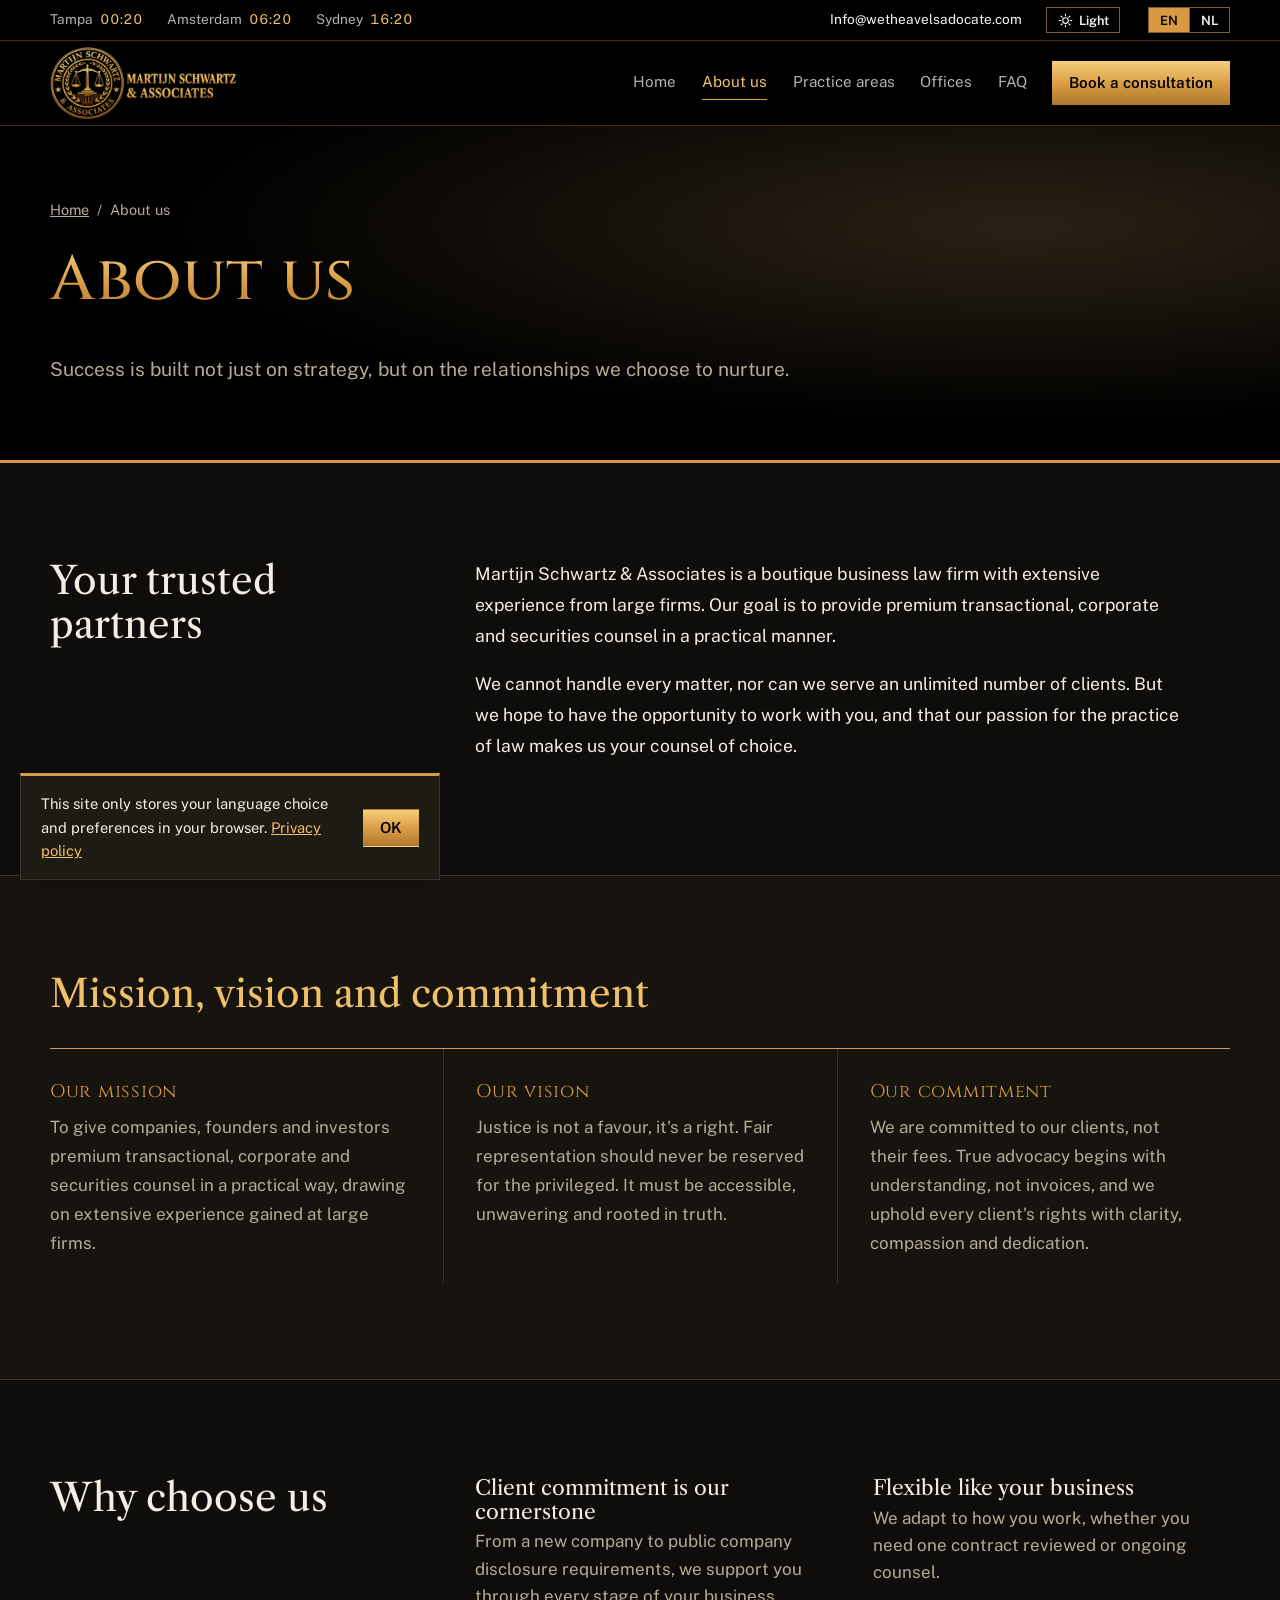
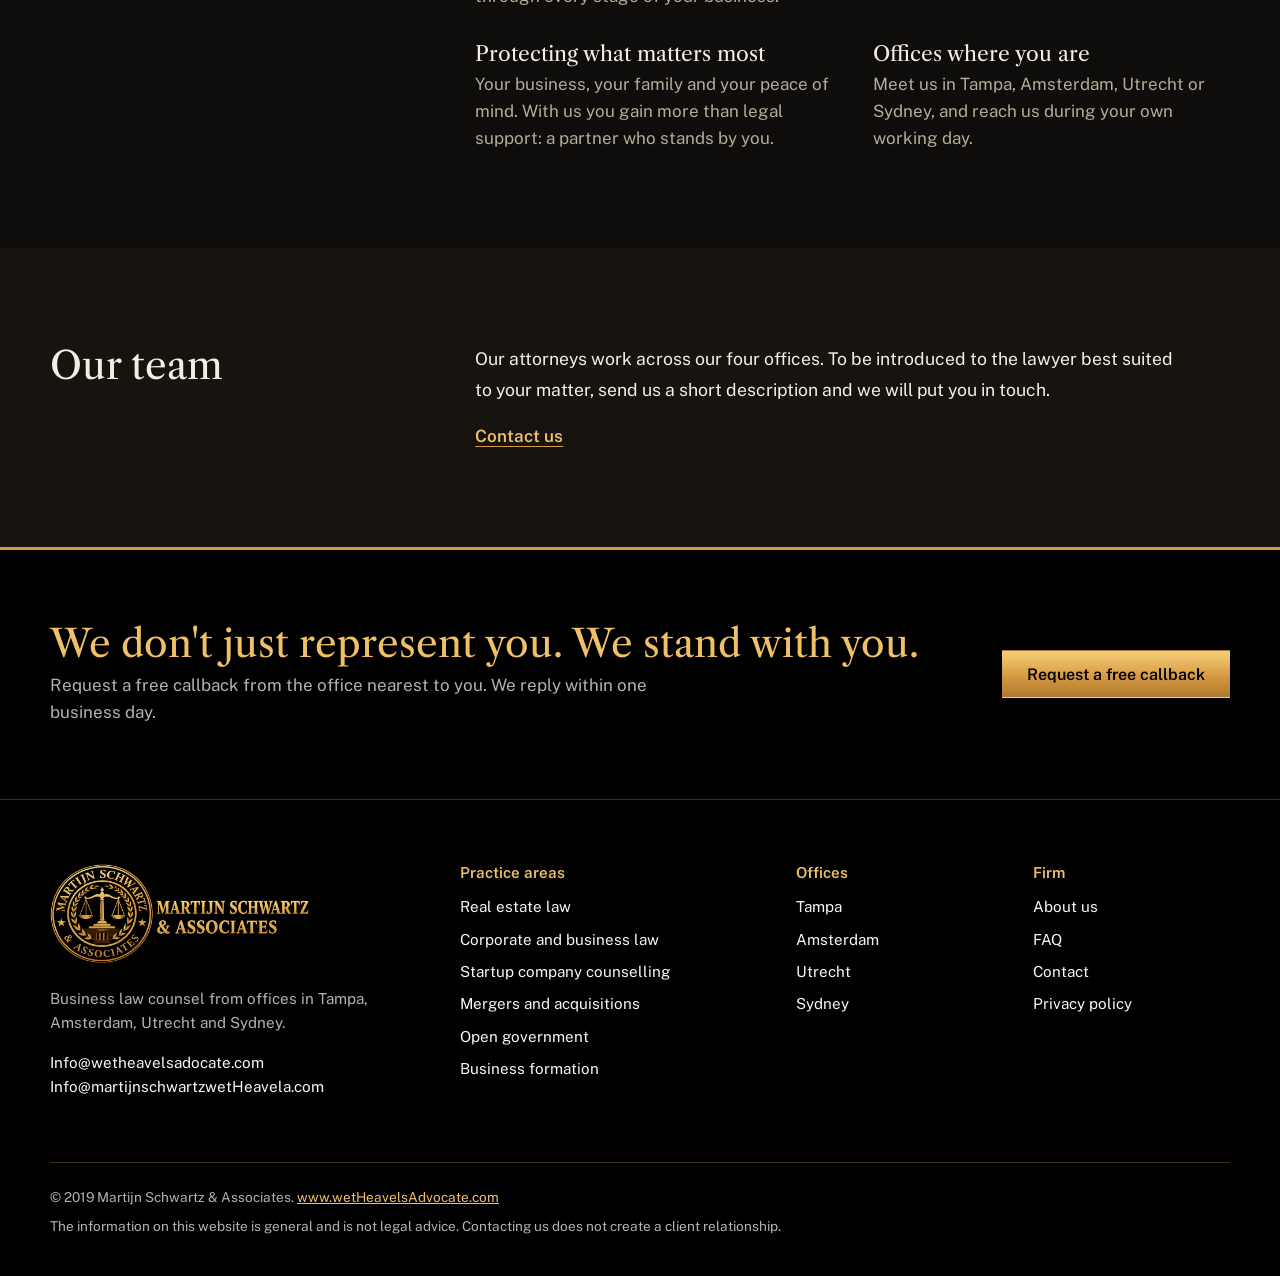
==== about.html @ 4ee85efc "Add files via upload" ====
<!DOCTYPE html>
<html lang="en" data-title-en="About us | Martijn Schwartz &amp; Associates" data-title-nl="Over ons | Martijn Schwartz &amp; Associates">
<head>
  <meta charset="UTF-8">
  <meta name="viewport" content="width=device-width, initial-scale=1">
  <title>About us | Martijn Schwartz &amp; Associates</title>
  <meta name="description" content="About Martijn Schwartz &amp; Associates.">
  <link rel="icon" href="favicon.png" type="image/png">
  <link rel="preconnect" href="https://fonts.googleapis.com">
  <link rel="preconnect" href="https://fonts.gstatic.com" crossorigin>
  <link href="https://fonts.googleapis.com/css2?family=Cinzel:wght@500;600&family=Libre+Caslon+Text:ital,wght@0,400;0,700;1,400&family=Public+Sans:wght@400;500;600&display=swap" rel="stylesheet">
  <link rel="stylesheet" href="styles.css">
  <script>try{var th=localStorage.getItem("msa-theme");document.documentElement.setAttribute("data-theme",th==="light"?"light":"dark");}catch(e){document.documentElement.setAttribute("data-theme","dark");}</script>
</head>
<body>
<a class="skip-link" href="#main" data-nl="Naar de inhoud">Skip to content</a>
<div class="topbar">
  <div class="wrap topbar-inner">
    <span class="tb-clock">Tampa <span class="tb-time" data-tz="America/New_York"></span></span>
    <span class="tb-clock">Amsterdam <span class="tb-time" data-tz="Europe/Amsterdam"></span></span>
    <span class="tb-clock">Sydney <span class="tb-time" data-tz="Australia/Sydney"></span></span>
    <a href="mailto:Info@wetheavelsadocate.com" class="tb-mail">Info@wetheavelsadocate.com</a>
    <button type="button" class="theme-toggle" aria-pressed="false" data-nl-aria="Lichte of donkere weergave" aria-label="Light or dark theme">
      <svg class="ic-sun" viewBox="0 0 24 24" aria-hidden="true"><circle cx="12" cy="12" r="4.5"/><path d="M12 2v2.5M12 19.5V22M2 12h2.5M19.5 12H22M4.9 4.9l1.8 1.8M17.3 17.3l1.8 1.8M4.9 19.1l1.8-1.8M17.3 6.7l1.8-1.8"/></svg>
      <svg class="ic-moon" viewBox="0 0 24 24" aria-hidden="true"><path d="M20 14.5A8 8 0 1 1 9.5 4a6.5 6.5 0 0 0 10.5 10.5z"/></svg>
      <span class="theme-label">Light</span>
    </button>
    <div class="lang-switch" role="group" aria-label="Language / Taal">
      <button type="button" data-lang="en" aria-pressed="true" lang="en">EN</button>
      <button type="button" data-lang="nl" aria-pressed="false" lang="nl">NL</button>
    </div>
  </div>
</div>
<header class="site-header">
  <div class="wrap header-inner">
    <a href="index.html" class="brand" aria-label="Martijn Schwartz &amp; Associates, home">
      <img src="logo.png" alt="Martijn Schwartz &amp; Associates" width="900" height="346">
    </a>
    <button class="nav-toggle" aria-expanded="false" aria-controls="site-nav" data-nl="Menu">Menu</button>
    <nav id="site-nav" class="site-nav" aria-label="Main">
      <a href="index.html" data-nl="Home">Home</a><a href="about.html" aria-current="page" data-nl="Over ons">About us</a><a href="practice-areas.html" data-nl="Rechtsgebieden">Practice areas</a><a href="offices.html" data-nl="Kantoren">Offices</a><a href="faq.html" data-nl="Veelgestelde vragen">FAQ</a>
      <a href="contact.html" class="nav-cta" data-nl="Afspraak maken">Book a consultation</a>
    </nav>
  </div>
</header>
<main id="main">
<section class="page-hero">
  <div class="wrap">
    <nav class="crumbs" aria-label="Breadcrumb"><a href="index.html" data-nl="Home">Home</a><span aria-hidden="true">/</span><span aria-current="page" data-nl="Over ons">About us</span></nav>
    <h1 data-nl="Over ons">About us</h1>
    <p class="hero-lead" data-nl="Succes bouw je niet alleen met strategie, maar ook met de relaties die je koestert.">Success is built not just on strategy, but on the relationships we choose to nurture.</p>
  </div>
</section>

<section class="section">
  <div class="wrap split">
    <h2 data-nl="Uw vertrouwde partners">Your trusted partners</h2>
    <div class="prose">
      <p data-nl="Martijn Schwartz &amp;amp; Associates is een boutique advocatenkantoor voor ondernemers met uitgebreide ervaring van grote kantoren. Ons doel is hoogwaardig advies over transacties, ondernemingsrecht en effectenrecht, op een praktische manier.">Martijn Schwartz &amp; Associates is a boutique business law firm with extensive experience from large firms. Our goal is to provide premium transactional, corporate and securities counsel in a practical manner.</p>
      <p data-nl="Wij kunnen niet elke zaak aannemen en ook niet onbeperkt cliënten bedienen. Maar wij hopen met u te mogen samenwerken, en dat onze passie voor het vak ons uw advocaat van voorkeur maakt.">We cannot handle every matter, nor can we serve an unlimited number of clients. But we hope to have the opportunity to work with you, and that our passion for the practice of law makes us your counsel of choice.</p>
    </div>
  </div>
</section>

<section class="section section-dark">
  <div class="wrap">
    <h2 data-nl="Missie, visie en belofte">Mission, vision and commitment</h2>
    <div class="mvv"><div class="mvv-item"><h3 data-nl="Onze missie">Our mission</h3><p data-nl="Ondernemingen, oprichters en investeerders op een praktische manier hoogwaardig advies geven over transacties, ondernemingsrecht en effectenrecht, met de uitgebreide ervaring die wij bij grote kantoren hebben opgedaan.">To give companies, founders and investors premium transactional, corporate and securities counsel in a practical way, drawing on extensive experience gained at large firms.</p></div><div class="mvv-item"><h3 data-nl="Onze visie">Our vision</h3><p data-nl="Recht is geen gunst, het is een recht. Goede vertegenwoordiging mag nooit voorbehouden zijn aan de bevoorrechten. Zij moet toegankelijk, standvastig en op waarheid gebaseerd zijn.">Justice is not a favour, it's a right. Fair representation should never be reserved for the privileged. It must be accessible, unwavering and rooted in truth.</p></div><div class="mvv-item"><h3 data-nl="Onze belofte">Our commitment</h3><p data-nl="Wij zetten ons in voor onze cliënten, niet voor hun honoraria. Echte belangenbehartiging begint met begrip, niet met facturen, en wij komen op voor de rechten van iedere cliënt met helderheid, betrokkenheid en toewijding.">We are committed to our clients, not their fees. True advocacy begins with understanding, not invoices, and we uphold every client's rights with clarity, compassion and dedication.</p></div></div>
  </div>
</section>

<section class="section">
  <div class="wrap split">
    <h2 data-nl="Waarom voor ons kiezen">Why choose us</h2>
    <div class="reasons">
      <div><h3 data-nl="Cliënten staan centraal">Client commitment is our cornerstone</h3><p data-nl="Van een nieuw bedrijf tot openbaarmakingsverplichtingen van beursgenoteerde ondernemingen: wij ondersteunen u in elke fase van uw onderneming.">From a new company to public company disclosure requirements, we support you through every stage of your business.</p></div>
      <div><h3 data-nl="Flexibel zoals uw onderneming">Flexible like your business</h3><p data-nl="Wij passen ons aan uw manier van werken aan, of u nu één contract wilt laten beoordelen of doorlopend advies nodig hebt.">We adapt to how you work, whether you need one contract reviewed or ongoing counsel.</p></div>
      <div><h3 data-nl="Wij beschermen wat het belangrijkst is">Protecting what matters most</h3><p data-nl="Uw onderneming, uw familie en uw gemoedsrust. Bij ons krijgt u meer dan juridische steun: een partner die naast u staat.">Your business, your family and your peace of mind. With us you gain more than legal support: a partner who stands by you.</p></div>
      <div><h3 data-nl="Kantoren bij u in de buurt">Offices where you are</h3><p data-nl="Ontmoet ons in Tampa, Amsterdam, Utrecht of Sydney, en bereik ons tijdens uw eigen werkdag.">Meet us in Tampa, Amsterdam, Utrecht or Sydney, and reach us during your own working day.</p></div>
    </div>
  </div>
</section>

<section class="section section-alt">
  <div class="wrap split">
    <h2 data-nl="Ons team">Our team</h2>
    <div class="prose">
      <!-- TEAM: add your lawyers here (name, role, photo). See the note in the README. -->
      <p data-nl="Onze advocaten werken vanuit onze vier kantoren. Wilt u kennismaken met de advocaat die het best bij uw zaak past? Stuur ons een korte omschrijving en wij brengen u in contact.">Our attorneys work across our four offices. To be introduced to the lawyer best suited to your matter, send us a short description and we will put you in touch.</p>
      <a href="contact.html" class="text-link" data-nl="Neem contact op">Contact us</a>
    </div>
  </div>
</section>
<section class="cta-band">
  <div class="wrap cta-inner">
    <div>
      <h2 data-nl="Wij vertegenwoordigen u niet alleen. Wij staan naast u.">We don't just represent you. We stand with you.</h2>
      <p data-nl="Vraag een gratis terugbelverzoek aan bij het kantoor bij u in de buurt. Wij reageren binnen één werkdag.">Request a free callback from the office nearest to you. We reply within one business day.</p>
    </div>
    <a href="contact.html" class="btn btn-gold" data-nl="Gratis terugbelverzoek">Request a free callback</a>
  </div>
</section>
</main>
<footer class="site-footer">
  <div class="wrap footer-grid">
    <div class="footer-brand">
      <a href="index.html"><img src="logo.png" alt="Martijn Schwartz &amp; Associates" width="900" height="346" loading="lazy"></a>
      <p data-nl="Juridisch advies voor ondernemers vanuit kantoren in Tampa, Amsterdam, Utrecht en Sydney.">Business law counsel from offices in Tampa, Amsterdam, Utrecht and Sydney.</p>
      <p><a href="mailto:Info@wetheavelsadocate.com">Info@wetheavelsadocate.com</a><br><a href="mailto:Info@martijnschwartzwetHeavela.com">Info@martijnschwartzwetHeavela.com</a></p>
    </div>
    <div>
      <h2 class="footer-h" data-nl="Rechtsgebieden">Practice areas</h2>
      <ul><li><a href="real-estate.html" data-nl="Vastgoedrecht">Real estate law</a></li><li><a href="corporate-business.html" data-nl="Ondernemingsrecht">Corporate and business law</a></li><li><a href="startup-counseling.html" data-nl="Advies voor startups">Startup company counselling</a></li><li><a href="mergers-acquisitions.html" data-nl="Fusies en overnames">Mergers and acquisitions</a></li><li><a href="open-government.html" data-nl="Openbaarheid van bestuur">Open government</a></li><li><a href="business-formation.html" data-nl="Oprichting van ondernemingen">Business formation</a></li></ul>
    </div>
    <div>
      <h2 class="footer-h" data-nl="Kantoren">Offices</h2>
      <ul><li><a href="offices.html#tampa">Tampa</a></li><li><a href="offices.html#amsterdam">Amsterdam</a></li><li><a href="offices.html#utrecht">Utrecht</a></li><li><a href="offices.html#sydney">Sydney</a></li></ul>
    </div>
    <div>
      <h2 class="footer-h" data-nl="Kantoor">Firm</h2>
      <ul>
        <li><a href="about.html" data-nl="Over ons">About us</a></li>
        <li><a href="faq.html" data-nl="Veelgestelde vragen">FAQ</a></li>
        <li><a href="contact.html" data-nl="Contact">Contact</a></li>
        <li><a href="privacy.html" data-nl="Privacybeleid">Privacy policy</a></li>
      </ul>
    </div>
  </div>
  <div class="wrap footer-base">
    <p>&copy; 2019 Martijn Schwartz &amp; Associates. <a href="https://www.wetHeavelsAdvocate.com">www.wetHeavelsAdvocate.com</a></p>
    <p data-nl="De informatie op deze website is algemeen van aard en geen juridisch advies. Contact met ons opnemen schept nog geen cliëntrelatie.">The information on this website is general and is not legal advice. Contacting us does not create a client relationship.</p>
  </div>
</footer>
<button class="to-top" aria-label="Back to top" data-nl-aria="Terug naar boven" hidden>&uarr;</button>
<div class="cookie" role="region" aria-label="Cookie notice" hidden>
  <p><span data-nl="Deze site bewaart alleen uw taalkeuze en voorkeuren in uw browser.">This site only stores your language choice and preferences in your browser.</span> <a href="privacy.html" data-nl="Privacybeleid">Privacy policy</a></p>
  <button class="btn btn-gold btn-small" data-cookie-ok>OK</button>
</div>
<script src="script.js"></script>
</body>
</html>
---- styles.css ----
/* Martijn Schwartz & Associates - styles (colours taken from the firm's logo) */
:root {
  --black: #000000;
  --coal: #14120e;
  --coal-2: #221e17;
  --gold: #d79a42;
  --gold-light: #f0c068;
  --gold-deep: #ad782d;
  --ivory: #faf7f0;
  --sand: #f1ebdf;
  --line: #e2d9c7;
  --ink: #1c1a16;
  --muted: #625b4f;
  --error: #b3382c;
  --gold-grad: linear-gradient(180deg, #f6cf7a 0%, #d79a42 55%, #ad782d 100%);
  --display: "Cinzel", "Trajan Pro", Georgia, serif;
  --serif: "Libre Caslon Text", Georgia, "Times New Roman", serif;
  --sans: "Public Sans", "Helvetica Neue", Arial, sans-serif;
  --wrap: 1180px;
}

/* ---------- THEMES ----------
   Dark is the default. The sun/moon button switches to light.
   Change colours for each theme here. */
:root, [data-theme="dark"] {
  --bg: #0e0d0b;
  --bg-alt: #17140f;
  --surface: #1e1a14;
  --surface-hover: #262118;
  --text: #f3eee3;
  --text-muted: #b5ab98;
  --border: #3b3328;
  --chrome: #000000;
  --chrome-text: #faf7f0;
  --chrome-muted: rgba(250,247,240,0.72);
  --chrome-border: rgba(215,154,66,0.3);
  --link: #f0c068;
  --heading-accent: #f0c068;
  --title-grad: linear-gradient(180deg, #f6cf7a 0%, #d79a42 55%, #ad782d 100%);
  --hero-bg: radial-gradient(ellipse at 80% 30%, #2a2114 0%, #000 60%);
  --shadow: 0 18px 40px -20px rgba(0,0,0,0.9);
  color-scheme: dark;
}
[data-theme="light"] {
  --bg: #ffffff;
  --bg-alt: #f7f3eb;
  --surface: #ffffff;
  --surface-hover: #fbf7ef;
  --text: #1c1a16;
  --text-muted: #5f584c;
  --border: #e5ddcc;
  --chrome: #ffffff;
  --chrome-text: #1c1a16;
  --chrome-muted: #5f584c;
  --chrome-border: #e5ddcc;
  --link: #94641f;
  --heading-accent: #94641f;
  --title-grad: linear-gradient(180deg, #c78a32 0%, #a8742a 50%, #7c5419 100%);
  --hero-bg: radial-gradient(ellipse at 80% 30%, #fbf1de 0%, #ffffff 60%);
  --shadow: 0 18px 40px -22px rgba(60,40,10,0.35);
  color-scheme: light;
}

*, *::before, *::after { box-sizing: border-box; }
html { scroll-behavior: smooth; scroll-padding-top: 110px; }
@media (prefers-reduced-motion: reduce) { html { scroll-behavior: auto; } *, *::before, *::after { transition: none !important; animation: none !important; } }

body { margin: 0; font-family: var(--sans); font-size: 1.0625rem; line-height: 1.6; color: var(--text); background: var(--bg); transition: background-color 0.25s, color 0.25s; }
h1, h2, h3 { font-family: var(--serif); font-weight: 400; line-height: 1.15; margin: 0 0 0.6em; }
h1 { font-family: var(--display); font-weight: 500; font-size: clamp(2.2rem, 5vw, 3.9rem); letter-spacing: 0.01em; max-width: 20ch; }
h2 { font-size: clamp(1.7rem, 3.2vw, 2.4rem); }
h3 { font-size: 1.3rem; }
p { margin: 0 0 1em; max-width: 64ch; }
a { color: inherit; }
img, iframe { max-width: 100%; }
:focus-visible { outline: 2px solid var(--gold); outline-offset: 3px; }
.muted { color: var(--text-muted); }
.wrap { width: min(100% - 2.5rem, var(--wrap)); margin-inline: auto; }
.narrow { max-width: 760px; }

.skip-link { position: absolute; left: 1rem; top: -100px; background: var(--gold); color: var(--black); padding: 0.6rem 1rem; z-index: 100; }
.skip-link:focus { top: 0.5rem; }

/* Top bar */
.topbar { background: var(--chrome); color: var(--chrome-muted); font-size: 0.85rem; border-bottom: 1px solid var(--chrome-border); }
.topbar-inner { display: flex; gap: 1.5rem; align-items: center; min-height: 40px; flex-wrap: wrap; }
.tb-time { color: var(--link); font-variant-numeric: tabular-nums; margin-left: 0.25rem; }
.tb-mail { margin-left: auto; color: var(--chrome-text); text-decoration: none; }
.tb-mail:hover { color: var(--link); }

.lang-switch { display: inline-flex; border: 1px solid rgba(215,154,66,0.6); }
.lang-switch button { font: 600 0.8rem var(--sans); letter-spacing: 0.04em; background: none; border: 0; color: var(--chrome-text); padding: 0.3rem 0.65rem; cursor: pointer; }
.lang-switch button + button { border-left: 1px solid rgba(215,154,66,0.6); }
.lang-switch button[aria-pressed="true"] { background: var(--gold); color: var(--black); }
.lang-switch button:not([aria-pressed="true"]):hover { color: var(--link); }

/* Header */
.site-header { position: sticky; top: 0; z-index: 20; background: var(--chrome); border-bottom: 1px solid var(--chrome-border); transition: box-shadow 0.2s; }
.site-header.is-scrolled { box-shadow: 0 8px 22px -14px rgba(0,0,0,0.8); }
.header-inner { display: flex; align-items: center; justify-content: space-between; min-height: 84px; gap: 1rem; }
.brand { display: block; line-height: 0; }
.brand img { height: 72px; width: auto; }

.site-nav { display: flex; align-items: center; gap: 1.6rem; }
.site-nav a { text-decoration: none; font-size: 0.95rem; color: var(--chrome-muted); padding: 0.3rem 0; border-bottom: 1px solid transparent; }
.site-nav a:hover { color: var(--link); }
.site-nav a[aria-current="page"] { color: var(--link); border-bottom-color: var(--gold); }
.site-nav .nav-cta { background: var(--gold-grad); color: var(--black); font-weight: 600; padding: 0.6rem 1.05rem; border: 0; }
.site-nav .nav-cta:hover, .site-nav .nav-cta[aria-current="page"] { color: var(--black); filter: brightness(1.08); }
.nav-toggle { display: none; font: inherit; font-size: 0.95rem; background: none; border: 1px solid var(--gold); color: var(--link); padding: 0.4rem 0.9rem; cursor: pointer; }

/* Buttons */
.btn { display: inline-block; font: 600 1rem var(--sans); padding: 0.85rem 1.5rem; text-decoration: none; border: 1px solid transparent; cursor: pointer; text-align: center; transition: filter 0.15s, background-color 0.15s, color 0.15s; }
.btn-small { padding: 0.6rem 1rem; font-size: 0.95rem; }
.btn-gold { background: var(--gold-grad); color: var(--black); }
.btn-gold:hover { filter: brightness(1.08); }
.btn-gold:disabled { opacity: 0.6; cursor: wait; }
.btn-dark { background: var(--text); color: var(--bg); }
.btn-dark:hover { opacity: 0.88; }
.btn-outline { border-color: var(--text); color: var(--text); }
.btn-outline:hover { background: var(--text); color: var(--bg); }
.btn-outline-light { border-color: var(--gold); color: var(--link); }
.btn-outline-light:hover { background: rgba(215,154,66,0.12); }
.text-link { color: var(--link); font-weight: 600; text-decoration-color: var(--gold); text-underline-offset: 4px; }
.text-btn { font: inherit; font-size: 0.95rem; background: none; border: 0; padding: 0; color: var(--link); text-decoration: underline; text-underline-offset: 4px; cursor: pointer; }

/* Home hero */
.hero { background: var(--hero-bg); color: var(--text); padding: clamp(3.5rem, 8vw, 6rem) 0 0; overflow: hidden; }
.hero-grid { display: grid; grid-template-columns: 1.5fr 1fr; gap: 3rem; align-items: center; }
.hero h1 { background: var(--title-grad); -webkit-background-clip: text; background-clip: text; color: transparent; }
.hero-lead { font-size: 1.2rem; color: var(--text-muted); margin-top: 1.2rem; }
.hero-actions { display: flex; flex-wrap: wrap; gap: 0.9rem; margin-top: 2rem; }
.hero-media { position: relative; margin: 0; justify-self: end; width: 100%; max-width: 420px; }
.hero-media::before { content: ""; position: absolute; inset: 18px -18px -18px 18px; border: 1px solid var(--gold); z-index: 0; }
.hero-photo { position: relative; z-index: 1; display: block; width: 100%; height: auto; aspect-ratio: 760 / 915; object-fit: cover; box-shadow: var(--shadow); }
.hero-seal { position: absolute; z-index: 2; left: -48px; bottom: 36px; width: 120px; height: auto; border-radius: 50%; background: #000; padding: 6px; box-shadow: var(--shadow); animation: seal-in 1.2s ease-out 0.2s both; }
@keyframes seal-in { from { opacity: 0; transform: scale(0.85) rotate(-12deg); } to { opacity: 1; transform: none; } }

.theme-toggle { display: inline-flex; align-items: center; gap: 0.4rem; font: 600 0.8rem var(--sans); background: none; border: 1px solid rgba(215,154,66,0.6); color: var(--chrome-text); padding: 0.28rem 0.65rem; cursor: pointer; }
.theme-toggle:hover { color: var(--link); }
.theme-toggle svg { width: 15px; height: 15px; fill: none; stroke: currentColor; stroke-width: 1.8; stroke-linecap: round; }
.ic-moon { display: none; }
[data-theme="light"] .ic-sun { display: none; }
[data-theme="light"] .ic-moon { display: block; }
.lang-switch { margin-left: 0.25rem; }
.topbar, .site-header, .hero, .page-hero, .section, .cta-band, .site-footer, .pa-grid li, .side-card, .contact-side { transition: background-color 0.25s, color 0.25s, border-color 0.25s; }

.clocks { list-style: none; padding: 0; margin: clamp(3rem, 7vw, 4.5rem) 0 0; display: grid; grid-template-columns: repeat(3, 1fr); border-top: 1px solid var(--gold); }
.clock + .clock { border-left: 1px solid var(--border); }
.clock a { display: flex; flex-direction: column; gap: 0.25rem; padding: 1.4rem 1.5rem 2.5rem 0; text-decoration: none; }
.clock + .clock a { padding-left: 1.5rem; }
.clock a:hover .clock-city { color: var(--link); text-decoration: underline; }
.clock-city { font-size: 0.95rem; color: var(--text-muted); }
.clock-time { font-family: var(--display); font-size: clamp(2.4rem, 6vw, 4.4rem); line-height: 1; font-variant-numeric: tabular-nums; color: var(--heading-accent); }
.clock-status { font-size: 0.9rem; color: var(--text-muted); }
.clock-status.is-open { color: var(--link); font-weight: 600; }
.clock-status.is-open::before { content: ""; display: inline-block; width: 7px; height: 7px; border-radius: 50%; background: var(--gold); margin-right: 0.4rem; vertical-align: middle; }


/* Inner page hero */
.page-hero { background: var(--hero-bg); color: var(--text); padding: clamp(3rem, 7vw, 4.5rem) 0 clamp(2.5rem, 5vw, 3.5rem); border-bottom: 3px solid var(--gold); }
.page-hero h1 { background: var(--title-grad); -webkit-background-clip: text; background-clip: text; color: transparent; }
.crumbs { display: flex; flex-wrap: wrap; gap: 0.5rem; font-size: 0.9rem; color: var(--text-muted); margin-bottom: 1.5rem; }
.crumbs a { color: var(--text-muted); }
.crumbs a:hover { color: var(--link); }

/* Sections */
.section { padding: clamp(3.5rem, 8vw, 6rem) 0; }
.section-alt { background: var(--bg-alt); }
.section-dark { background: var(--bg-alt); border-block: 1px solid var(--border); }
.section-dark h2 { color: var(--heading-accent); }
.section-head { display: flex; justify-content: space-between; align-items: baseline; gap: 1rem; flex-wrap: wrap; margin-bottom: 1.5rem; }
.split { display: grid; grid-template-columns: 1fr 2fr; gap: 3rem; }
.prose p { font-size: 1.1rem; line-height: 1.75; }
.prose h2 { font-size: 1.6rem; margin-top: 2rem; }
.prose h2:first-child { margin-top: 0; }
.prose a:not(.text-link) { color: var(--link); text-underline-offset: 3px; }

/* Mission / vision / commitment */
.mvv { display: grid; grid-template-columns: repeat(3, 1fr); gap: 0; margin-top: 2rem; border-top: 1px solid var(--gold); }
.mvv-item { padding: 2rem 2rem 0.5rem 0; }
.mvv-item + .mvv-item { padding-left: 2rem; border-left: 1px solid var(--border); }
.mvv-item h3 { font-family: var(--display); font-size: 1.15rem; letter-spacing: 0.04em; color: var(--gold); }
.mvv-item p { color: var(--text-muted); line-height: 1.7; }

/* Steps (a real sequence) */
.steps { list-style: none; counter-reset: step; margin: 0; padding: 0; }
.steps li { counter-increment: step; position: relative; padding: 0 0 2rem 3.5rem; border-left: 1px solid var(--border); margin-left: 1rem; }
.steps li:last-child { border-left-color: transparent; padding-bottom: 0; }
.steps li::before { content: counter(step); position: absolute; left: -1rem; top: -0.15rem; width: 2rem; height: 2rem; display: grid; place-items: center; background: var(--gold-grad); border-radius: 50%; font-family: var(--display); color: #000; }
.steps h3 { margin-bottom: 0.3rem; }
.steps p { color: var(--text-muted); margin: 0; }

/* Practice grid */
.pa-grid { list-style: none; margin: 0; padding: 0; display: grid; grid-template-columns: repeat(3, 1fr); gap: 1px; background: var(--border); border: 1px solid var(--border); }
.pa-grid li { background: var(--bg); }
.section-alt .pa-grid li { background: var(--bg-alt); }
.pa-grid a { display: flex; flex-direction: column; gap: 0.5rem; height: 100%; padding: 1.75rem 1.5rem 2rem; text-decoration: none; border-top: 3px solid transparent; transition: background-color 0.15s, border-color 0.15s; }
.pa-grid a:hover { background: var(--surface-hover); border-top-color: var(--gold); }
.pa-name { font-family: var(--serif); font-size: 1.35rem; color: var(--text); }
.pa-desc { color: var(--text-muted); }
.pa-more { margin-top: auto; padding-top: 0.75rem; font-weight: 600; font-size: 0.95rem; color: var(--link); text-decoration: underline; text-underline-offset: 4px; }
.pa-grid li[hidden] { display: none; }
.filter { display: grid; gap: 0.4rem; max-width: 460px; margin-bottom: 2rem; }
.filter label { font-weight: 500; }
.empty { margin-top: 1.5rem; }
.empty a { color: var(--link); }

.reasons { display: grid; grid-template-columns: repeat(2, 1fr); gap: 2rem 2.5rem; }
.reasons h3 { margin-bottom: 0.3rem; }
.reasons p { color: var(--text-muted); margin: 0; }

/* Practice detail */
.detail-grid { display: grid; grid-template-columns: 1.7fr 1fr; gap: 4rem; align-items: start; }
.check-list { list-style: none; padding: 0; margin: 0 0 2rem; display: grid; grid-template-columns: repeat(2, 1fr); gap: 0.75rem 2rem; }
.check-list li { padding-left: 1.6rem; position: relative; }
.check-list li::before { content: ""; position: absolute; left: 0; top: 0.45em; width: 0.7rem; height: 0.4rem; border-left: 2px solid var(--gold); border-bottom: 2px solid var(--gold); transform: rotate(-45deg); }
.side-card { position: sticky; top: 110px; background: var(--bg-alt); color: var(--text); border: 1px solid var(--border); padding: 2rem; border-top: 3px solid var(--gold); }
.side-card h2 { font-size: 1.5rem; color: var(--heading-accent); }
.side-card p { color: var(--text-muted); }
.side-card h3 { font-size: 1rem; font-family: var(--sans); font-weight: 600; margin: 2rem 0 0.5rem; }
.side-links { list-style: none; padding: 0; margin: 0; }
.side-links li { border-top: 1px solid var(--border); }
.side-links a { display: block; padding: 0.55rem 0; text-decoration: none; color: var(--text); }
.side-links a:hover { color: var(--link); }

/* Offices */
.office-jump { display: flex; flex-wrap: wrap; gap: 0.5rem; margin-bottom: 2.5rem; }
.office-jump a { padding: 0.5rem 1rem; border: 1px solid var(--border); text-decoration: none; }
.office-jump a:hover { border-color: var(--gold); color: var(--link); }
.office-list { display: grid; gap: 3rem; }
.office-card { display: grid; grid-template-columns: 1fr 1.3fr; gap: 2.5rem; padding-top: 3rem; border-top: 1px solid var(--border); }
.office-card:first-child { border-top: 0; padding-top: 0; }
.office-card:target h2 { color: var(--link); }
.office-clock { color: var(--text-muted); font-size: 0.95rem; }
.clock-time-sm { font-variant-numeric: tabular-nums; color: var(--text); font-weight: 600; }
.office-card address { font-style: normal; font-size: 1.15rem; line-height: 1.7; margin-bottom: 1rem; }
.office-contacts { list-style: none; padding: 0; margin: 0 0 1rem; }
.office-contacts li + li { margin-top: 0.3rem; }
.office-contacts a, .phone-list a { font-weight: 600; color: var(--text); text-decoration-color: var(--gold); text-underline-offset: 4px; font-variant-numeric: tabular-nums; }
.office-hours { font-size: 0.95rem; color: var(--text-muted); }
.office-actions { display: flex; flex-wrap: wrap; gap: 0.6rem; margin-top: 1.25rem; }
.office-map { min-height: 300px; background: var(--bg-alt); border: 1px solid var(--border); }
.office-map iframe { width: 100%; height: 100%; min-height: 300px; border: 0; display: block; }

/* FAQ */
.faq-tools { display: flex; gap: 1.5rem; justify-content: flex-end; margin-bottom: 1rem; }
.faq-item { border-top: 1px solid var(--border); }
.faq-item:last-child { border-bottom: 1px solid var(--border); }
.faq-item summary { list-style: none; cursor: pointer; padding: 1.3rem 2.5rem 1.3rem 0; position: relative; font-family: var(--serif); font-size: 1.25rem; }
.faq-item summary::-webkit-details-marker { display: none; }
.faq-item summary::after { content: "+"; position: absolute; right: 0.25rem; top: 1.1rem; font-family: var(--sans); font-size: 1.5rem; color: var(--link); transition: transform 0.2s; }
.faq-item[open] summary::after { transform: rotate(45deg); }
.faq-body { padding: 0 0 1.3rem; color: var(--text-muted); }
.faq-body a, .faq-more a { color: var(--link); }
.faq-more { margin-top: 2rem; }

/* Forms */
input, select, textarea { font: inherit; color: var(--text); background: var(--surface); border: 1px solid var(--border); padding: 0.75rem 0.85rem; width: 100%; border-radius: 0; }
input:focus, select:focus, textarea:focus { border-color: var(--gold-deep); outline: 2px solid rgba(215,154,66,0.35); outline-offset: 0; }
textarea { resize: vertical; }
[aria-invalid="true"] { border-color: var(--error); }
.contact-grid { display: grid; grid-template-columns: 1.8fr 1fr; gap: 4rem; align-items: start; }
.booking-form fieldset { border: 0; padding: 0; margin: 0 0 2rem; }
.booking-form legend { font-family: var(--serif); font-size: 1.4rem; margin-bottom: 1rem; padding: 0; }
.field { display: grid; gap: 0.35rem; margin-bottom: 1rem; }
.field label { font-size: 0.95rem; font-weight: 500; }
.opt { font-weight: 400; color: var(--text-muted); }
.field-row { display: grid; grid-template-columns: repeat(2, 1fr); gap: 0 1.25rem; }
.field-row.three { grid-template-columns: repeat(3, 1fr); }
.err { color: var(--error); font-size: 0.9rem; margin: 0; }
.err:empty { display: none; }
.counter { font-size: 0.85rem; color: var(--text-muted); margin: 0; text-align: right; }
.hint { font-size: 0.9rem; color: var(--text-muted); margin: 0; }
.field.check { grid-template-columns: auto 1fr; align-items: start; gap: 0.75rem; }
.field.check input { width: 1.15rem; height: 1.15rem; margin-top: 0.25rem; accent-color: var(--gold-deep); }
.field.check label { font-weight: 400; }
.field.check a { color: var(--link); }
.form-foot { display: flex; flex-wrap: wrap; align-items: center; gap: 1rem 1.5rem; margin-top: 1rem; }
.form-status { margin: 0; font-size: 0.95rem; }
.form-status.is-error { color: var(--error); }
.hp { position: absolute; left: -9999px; }
.contact-side { background: var(--bg-alt); border: 1px solid var(--border); padding: 2rem; position: sticky; top: 110px; border-top: 3px solid var(--gold); }
.contact-side h2 { font-size: 1.5rem; }
.contact-side h3 { font-family: var(--sans); font-size: 1rem; font-weight: 600; margin: 1.5rem 0 0.5rem; }
.contact-side p a { color: var(--link); word-break: break-all; }
.phone-list { list-style: none; padding: 0; margin: 0 0 1.5rem; display: grid; gap: 0.9rem; }

/* CTA band */
.cta-band { background: var(--chrome); color: var(--chrome-text); padding: clamp(3rem, 7vw, 4.5rem) 0; border-top: 3px solid var(--gold); }
.cta-inner { display: flex; justify-content: space-between; align-items: center; gap: 2rem; flex-wrap: wrap; }
.cta-band h2 { color: var(--heading-accent); margin-bottom: 0.4rem; }
.cta-band p { color: var(--chrome-muted); margin: 0; }

/* Footer */
.site-footer { background: var(--chrome); color: var(--chrome-muted); padding: 4rem 0 2rem; font-size: 0.95rem; border-top: 1px solid var(--chrome-border); }
.footer-grid { display: grid; grid-template-columns: 1.5fr 1.2fr 0.8fr 0.8fr; gap: 2.5rem; }
.footer-brand img { width: 260px; height: auto; margin-bottom: 1rem; }
.footer-grid a { color: var(--chrome-text); text-decoration: none; word-break: break-word; }
.footer-grid a:hover { color: var(--link); text-decoration: underline; }
.footer-h { font-family: var(--sans); font-size: 0.95rem; font-weight: 600; color: var(--link); margin-bottom: 0.9rem; }
.footer-grid ul { list-style: none; padding: 0; margin: 0; display: grid; gap: 0.5rem; }
.footer-base { border-top: 1px solid var(--chrome-border); margin-top: 3rem; padding-top: 1.5rem; font-size: 0.85rem; }
.footer-base a { color: var(--link); }
.footer-base p { max-width: none; margin-bottom: 0.4rem; }

/* Back to top, cookie notice */
.to-top { position: fixed; right: 1.25rem; bottom: 1.25rem; width: 46px; height: 46px; background: var(--chrome); color: var(--link); border: 1px solid var(--gold); font-size: 1.2rem; cursor: pointer; z-index: 30; }
.to-top:hover { background: var(--gold); color: var(--black); }
.cookie { position: fixed; left: 1.25rem; bottom: 1.25rem; max-width: 420px; background: var(--surface); color: var(--text); border: 1px solid var(--border); border-top: 3px solid var(--gold); box-shadow: 0 10px 30px -15px rgba(0,0,0,0.5); padding: 1rem 1.25rem; display: flex; gap: 1rem; align-items: center; z-index: 40; font-size: 0.92rem; }
.cookie[hidden] { display: none; }
.cookie p { margin: 0; }
.cookie a { color: var(--link); }

/* Responsive */
@media (max-width: 1080px) {
  .site-nav { gap: 1.1rem; }
  .brand img { height: 54px; }
  .footer-grid { grid-template-columns: 1fr 1fr; }
  .pa-grid { grid-template-columns: repeat(2, 1fr); }
}
@media (max-width: 960px) {
  .nav-toggle { display: block; }
  .site-nav { display: none; position: absolute; top: 100%; left: 0; right: 0; flex-direction: column; align-items: stretch; gap: 0; background: var(--chrome); border-top: 1px solid var(--chrome-border); border-bottom: 1px solid var(--chrome-border); padding: 0.5rem 1.25rem 1.25rem; }
  .site-nav.is-open { display: flex; }
  .site-nav a { padding: 0.85rem 0; font-size: 1.05rem; border-bottom: 1px solid var(--chrome-border); }
  .site-nav .nav-cta { margin-top: 0.75rem; text-align: center; }
  .hero-grid, .split, .detail-grid, .contact-grid, .office-card { grid-template-columns: 1fr; gap: 2rem; }
  .hero-media { justify-self: start; max-width: 380px; margin: 0 18px 18px 0; }
  .hero-seal { left: auto; right: -10px; bottom: -10px; width: 96px; }
  .mvv { grid-template-columns: 1fr; }
  .mvv-item, .mvv-item + .mvv-item { padding: 1.5rem 0 0.5rem; border-left: 0; }
  .mvv-item + .mvv-item { border-top: 1px solid var(--border); }
  .side-card, .contact-side { position: static; }
  .tb-mail { display: none; }
  .theme-toggle { margin-left: auto; }
}
@media (max-width: 640px) {
  .brand img { height: 44px; }
  .header-inner { min-height: 70px; }
  .topbar-inner { gap: 0.8rem; font-size: 0.75rem; }
  .tb-clock:nth-child(3) { display: none; }
  .theme-label { display: none; }
  .clocks { grid-template-columns: 1fr; }
  .clock + .clock { border-left: 0; border-top: 1px solid var(--border); }
  .clock a, .clock + .clock a { padding: 1.1rem 0; flex-direction: row; flex-wrap: wrap; align-items: baseline; column-gap: 1rem; }
  .clock-city { width: 100%; }
  .clock-time { font-size: 2.4rem; }
  .pa-grid { grid-template-columns: 1fr; }
  .reasons, .check-list, .field-row, .field-row.three, .footer-grid { grid-template-columns: 1fr; }
  .cookie { right: 1.25rem; flex-direction: column; align-items: flex-start; }
  .to-top { bottom: 6rem; }
}
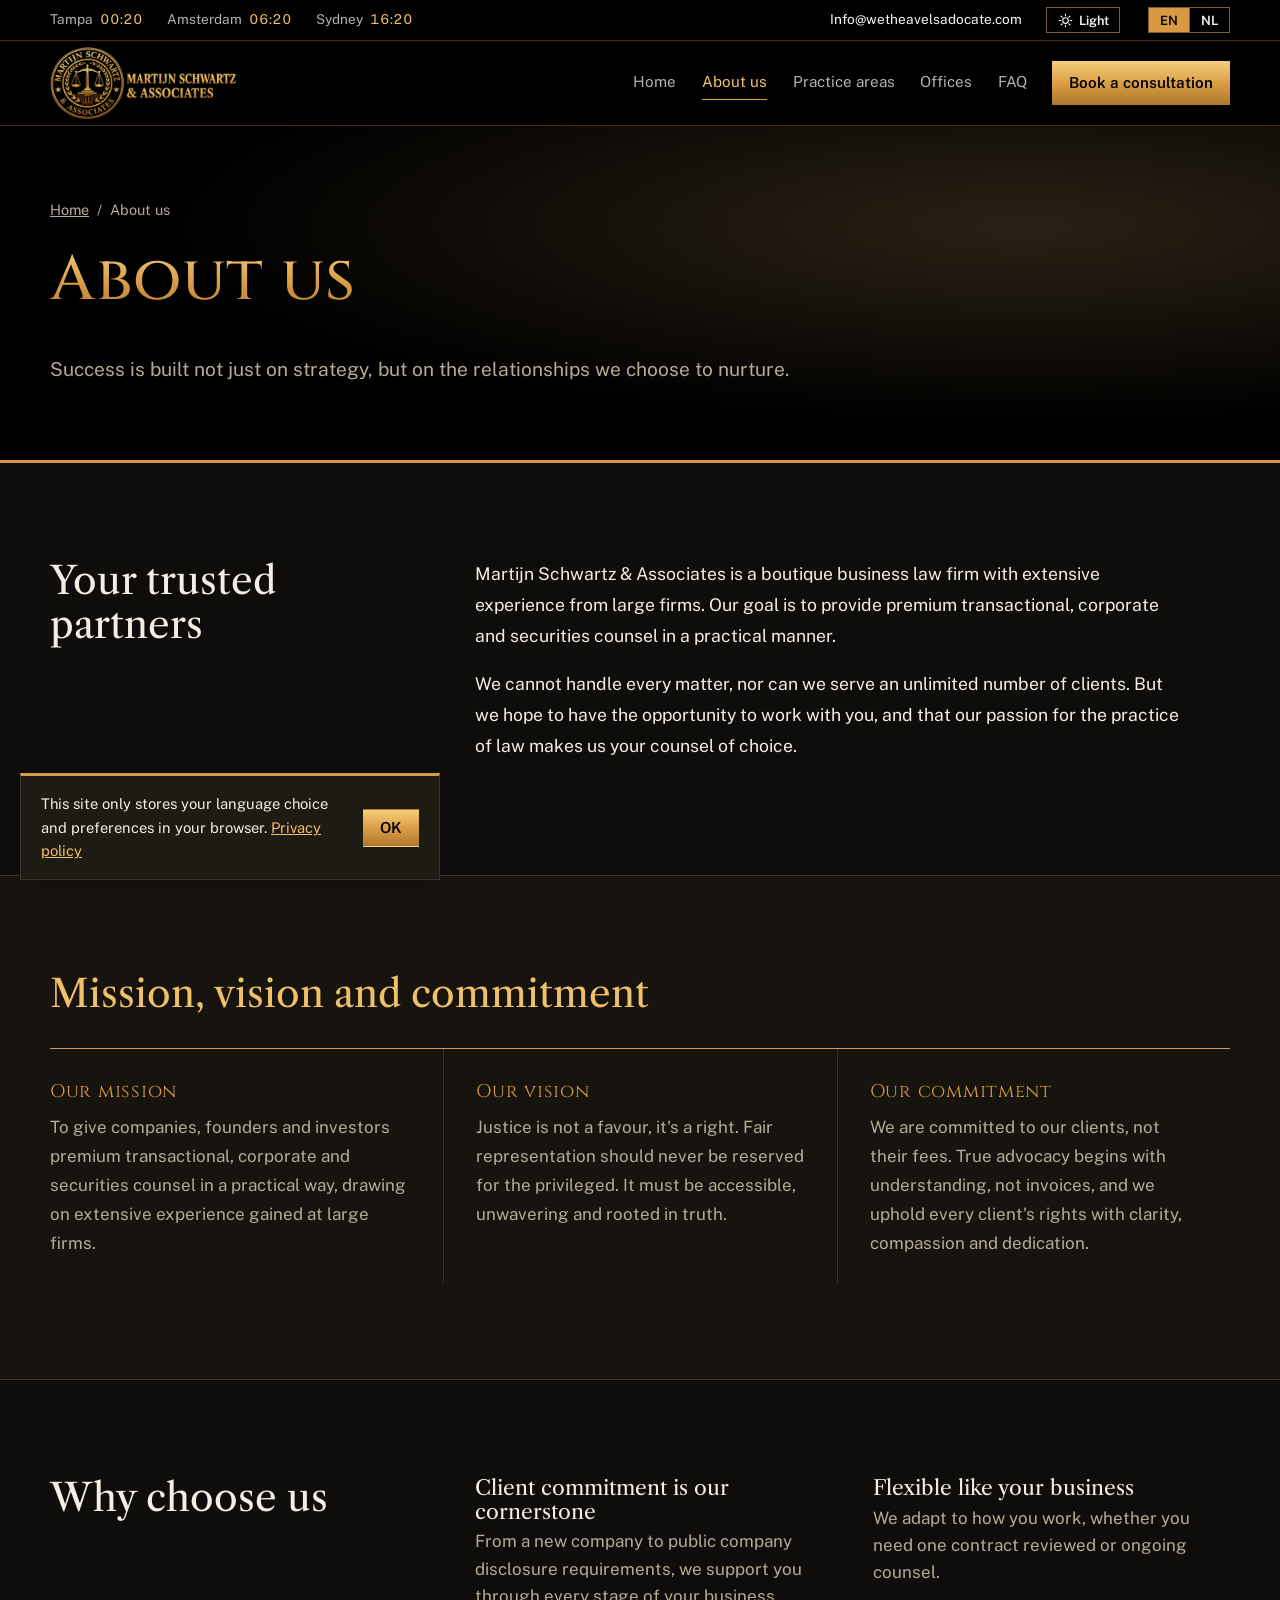
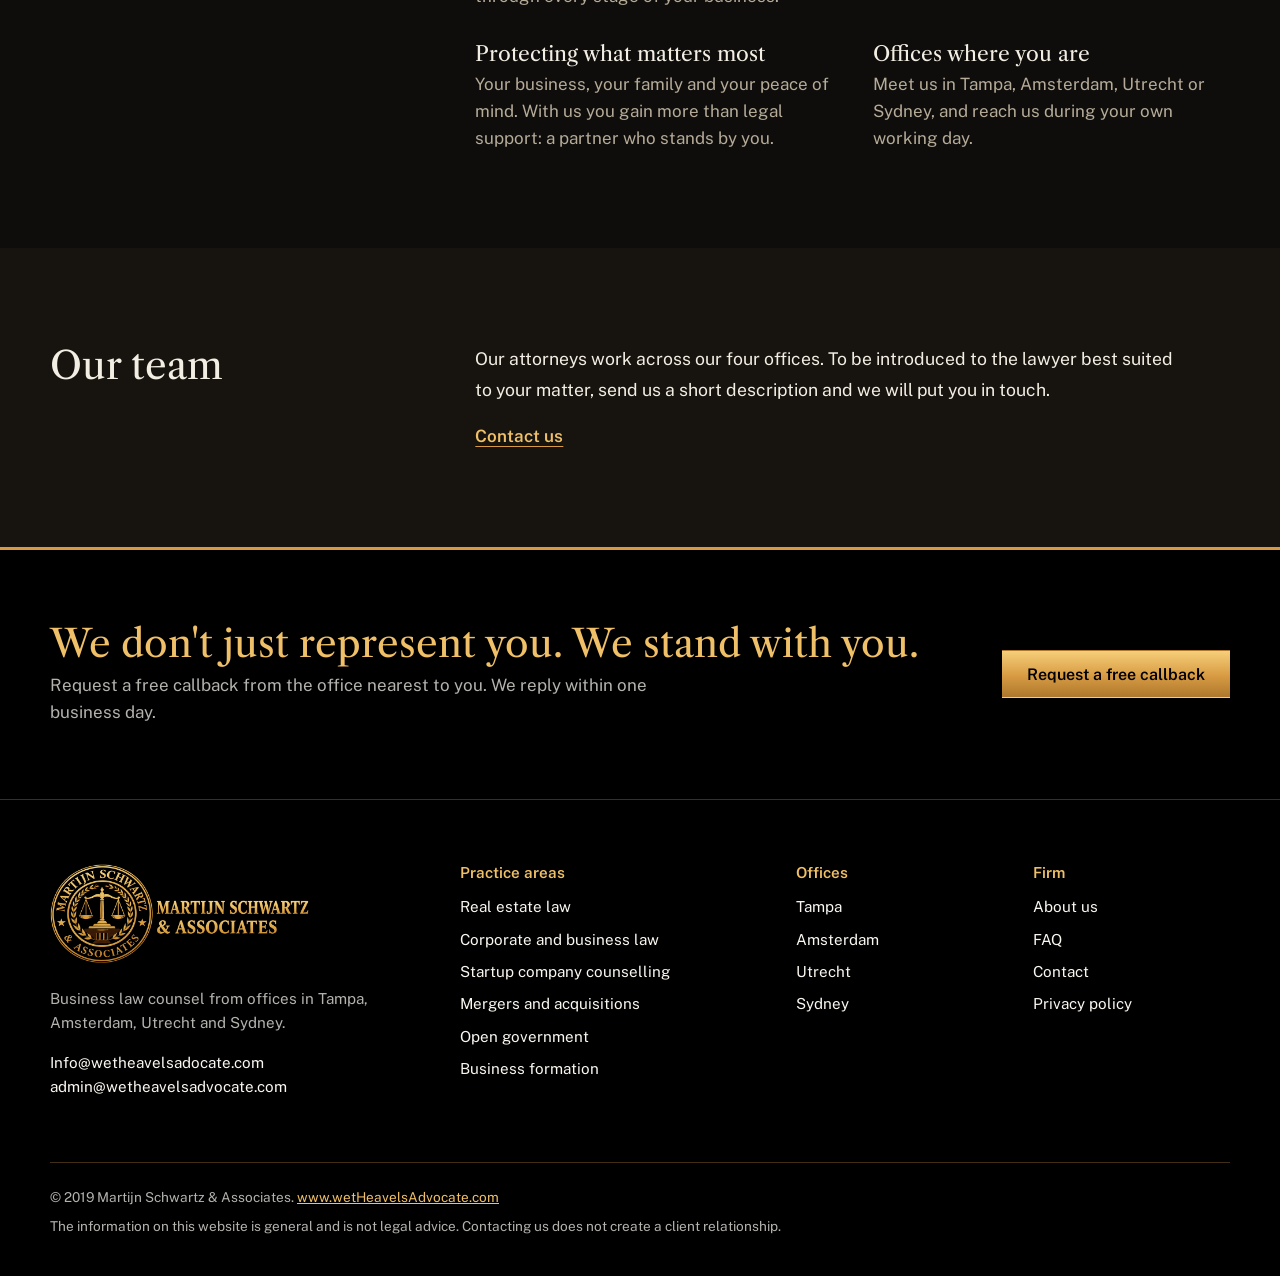
==== commit 158f5093: "Update footer email address for contact" ====
--- a/about.html
+++ b/about.html
@@ -106,7 +106,7 @@
     <div class="footer-brand">
       <a href="index.html"><img src="logo.png" alt="Martijn Schwartz &amp; Associates" width="900" height="346" loading="lazy"></a>
       <p data-nl="Juridisch advies voor ondernemers vanuit kantoren in Tampa, Amsterdam, Utrecht en Sydney.">Business law counsel from offices in Tampa, Amsterdam, Utrecht and Sydney.</p>
-      <p><a href="mailto:Info@wetheavelsadocate.com">Info@wetheavelsadocate.com</a><br><a href="mailto:Info@martijnschwartzwetHeavela.com">Info@martijnschwartzwetHeavela.com</a></p>
+      <p><a href="mailto:Info@wetheavelsadocate.com">Info@wetheavelsadocate.com</a><br><a href="mailto:admin@wetheavelsadvocate.com">admin@wetheavelsadvocate.com</a></p>
     </div>
     <div>
       <h2 class="footer-h" data-nl="Rechtsgebieden">Practice areas</h2>
